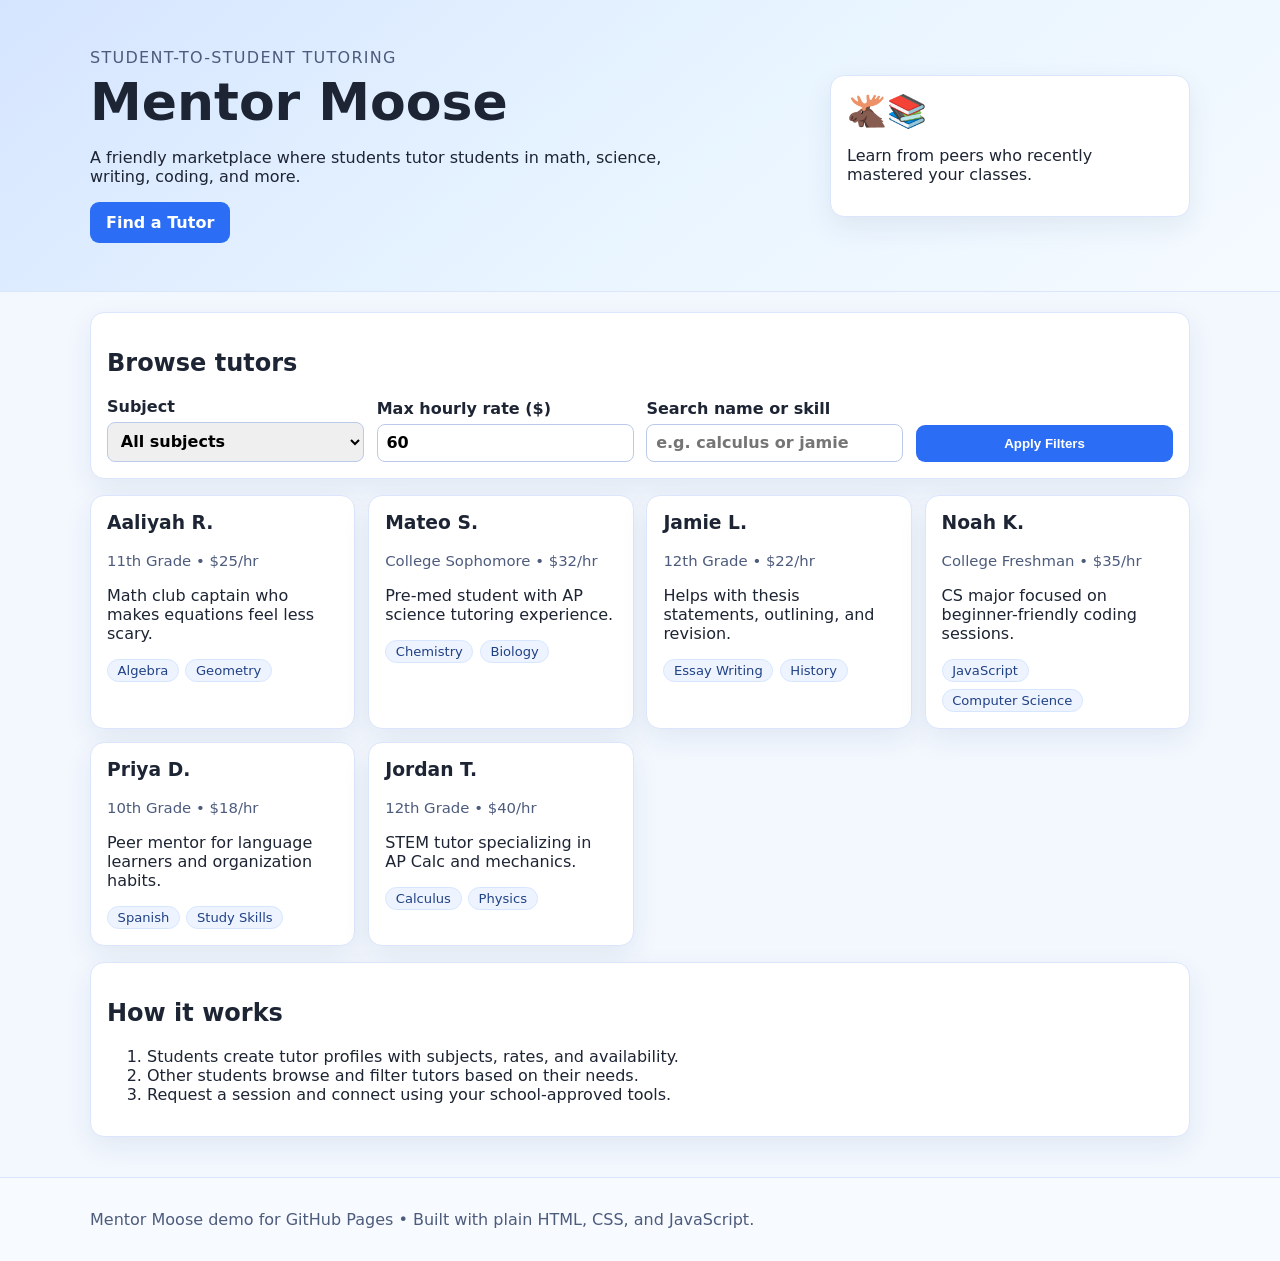
==== index.html @ de3bb035 "Add Mentor Moose GitHub Pages demo marketplace" ====
<!doctype html>
<html lang="en">
  <head>
    <meta charset="UTF-8" />
    <meta name="viewport" content="width=device-width, initial-scale=1.0" />
    <title>Mentor Moose</title>
    <link rel="stylesheet" href="styles.css" />
  </head>
  <body>
    <header class="hero">
      <div class="container hero-inner">
        <div>
          <p class="eyebrow">Student-to-Student Tutoring</p>
          <h1>Mentor Moose</h1>
          <p class="lead">
            A friendly marketplace where students tutor students in math, science,
            writing, coding, and more.
          </p>
          <a href="#tutors" class="btn">Find a Tutor</a>
        </div>
        <div class="card mascot">
          <div class="emoji">🫎📚</div>
          <p>
            Learn from peers who recently mastered your classes.
          </p>
        </div>
      </div>
    </header>

    <main class="container">
      <section class="controls card">
        <h2>Browse tutors</h2>
        <form id="filterForm">
          <label>
            Subject
            <select id="subjectFilter">
              <option value="all">All subjects</option>
            </select>
          </label>
          <label>
            Max hourly rate ($)
            <input id="rateFilter" type="number" min="10" max="100" step="5" value="60" />
          </label>
          <label>
            Search name or skill
            <input id="searchFilter" type="text" placeholder="e.g. calculus or jamie" />
          </label>
          <button type="submit" class="btn">Apply Filters</button>
        </form>
      </section>

      <section id="tutors" class="grid"></section>

      <section class="card how-it-works">
        <h2>How it works</h2>
        <ol>
          <li>Students create tutor profiles with subjects, rates, and availability.</li>
          <li>Other students browse and filter tutors based on their needs.</li>
          <li>Request a session and connect using your school-approved tools.</li>
        </ol>
      </section>
    </main>

    <footer>
      <div class="container">
        <p>Mentor Moose demo for GitHub Pages • Built with plain HTML, CSS, and JavaScript.</p>
      </div>
    </footer>

    <script src="script.js"></script>
  </body>
</html>
---- styles.css ----
:root {
  color-scheme: light;
  --bg: #f3f8ff;
  --card: #ffffff;
  --text: #1d2433;
  --muted: #4d5b7c;
  --accent: #2b6ef5;
  --accent-dark: #1d54c4;
  --border: #dbe5fb;
}

* {
  box-sizing: border-box;
}

body {
  margin: 0;
  font-family: Inter, system-ui, -apple-system, Segoe UI, Roboto, sans-serif;
  color: var(--text);
  background: var(--bg);
}

.container {
  width: min(1100px, 92%);
  margin: 0 auto;
}

.hero {
  background: linear-gradient(140deg, #d5e5ff, #e9f5ff 55%, #f5faff);
  padding: 3rem 0;
  border-bottom: 1px solid var(--border);
}

.hero-inner {
  display: grid;
  gap: 1.25rem;
  align-items: center;
  grid-template-columns: 2fr 1fr;
}

.eyebrow {
  text-transform: uppercase;
  letter-spacing: 0.08em;
  color: var(--muted);
  margin: 0;
}

h1 {
  margin: 0.3rem 0;
  font-size: clamp(2rem, 5vw, 3.25rem);
}

.lead {
  max-width: 60ch;
}

.card {
  background: var(--card);
  border: 1px solid var(--border);
  border-radius: 14px;
  padding: 1rem;
  box-shadow: 0 10px 28px rgba(27, 45, 94, 0.08);
}

.mascot .emoji {
  font-size: 2rem;
}

.btn {
  background: var(--accent);
  border: none;
  color: white;
  padding: 0.7rem 1rem;
  border-radius: 9px;
  font-weight: 600;
  text-decoration: none;
  display: inline-block;
  cursor: pointer;
}

.btn:hover {
  background: var(--accent-dark);
}

main {
  padding: 1.25rem 0 2.5rem;
  display: grid;
  gap: 1rem;
}

.controls form {
  display: grid;
  grid-template-columns: repeat(auto-fit, minmax(190px, 1fr));
  gap: 0.8rem;
  align-items: end;
}

label {
  display: grid;
  gap: 0.35rem;
  font-weight: 600;
}

input,
select {
  border: 1px solid #bccaea;
  border-radius: 8px;
  padding: 0.55rem;
  font: inherit;
}

.grid {
  display: grid;
  gap: 0.8rem;
  grid-template-columns: repeat(auto-fit, minmax(220px, 1fr));
}

.tutor-card h3 {
  margin-top: 0;
}

.meta {
  color: var(--muted);
  font-size: 0.93rem;
}

.tags {
  display: flex;
  gap: 0.4rem;
  flex-wrap: wrap;
  margin-top: 0.5rem;
}

.tag {
  background: #eef4ff;
  color: #204184;
  border: 1px solid #d7e6ff;
  border-radius: 999px;
  font-size: 0.82rem;
  padding: 0.2rem 0.6rem;
}

footer {
  border-top: 1px solid var(--border);
  background: #f7fbff;
  color: var(--muted);
  padding: 1rem 0;
}

@media (max-width: 780px) {
  .hero-inner {
    grid-template-columns: 1fr;
  }
}
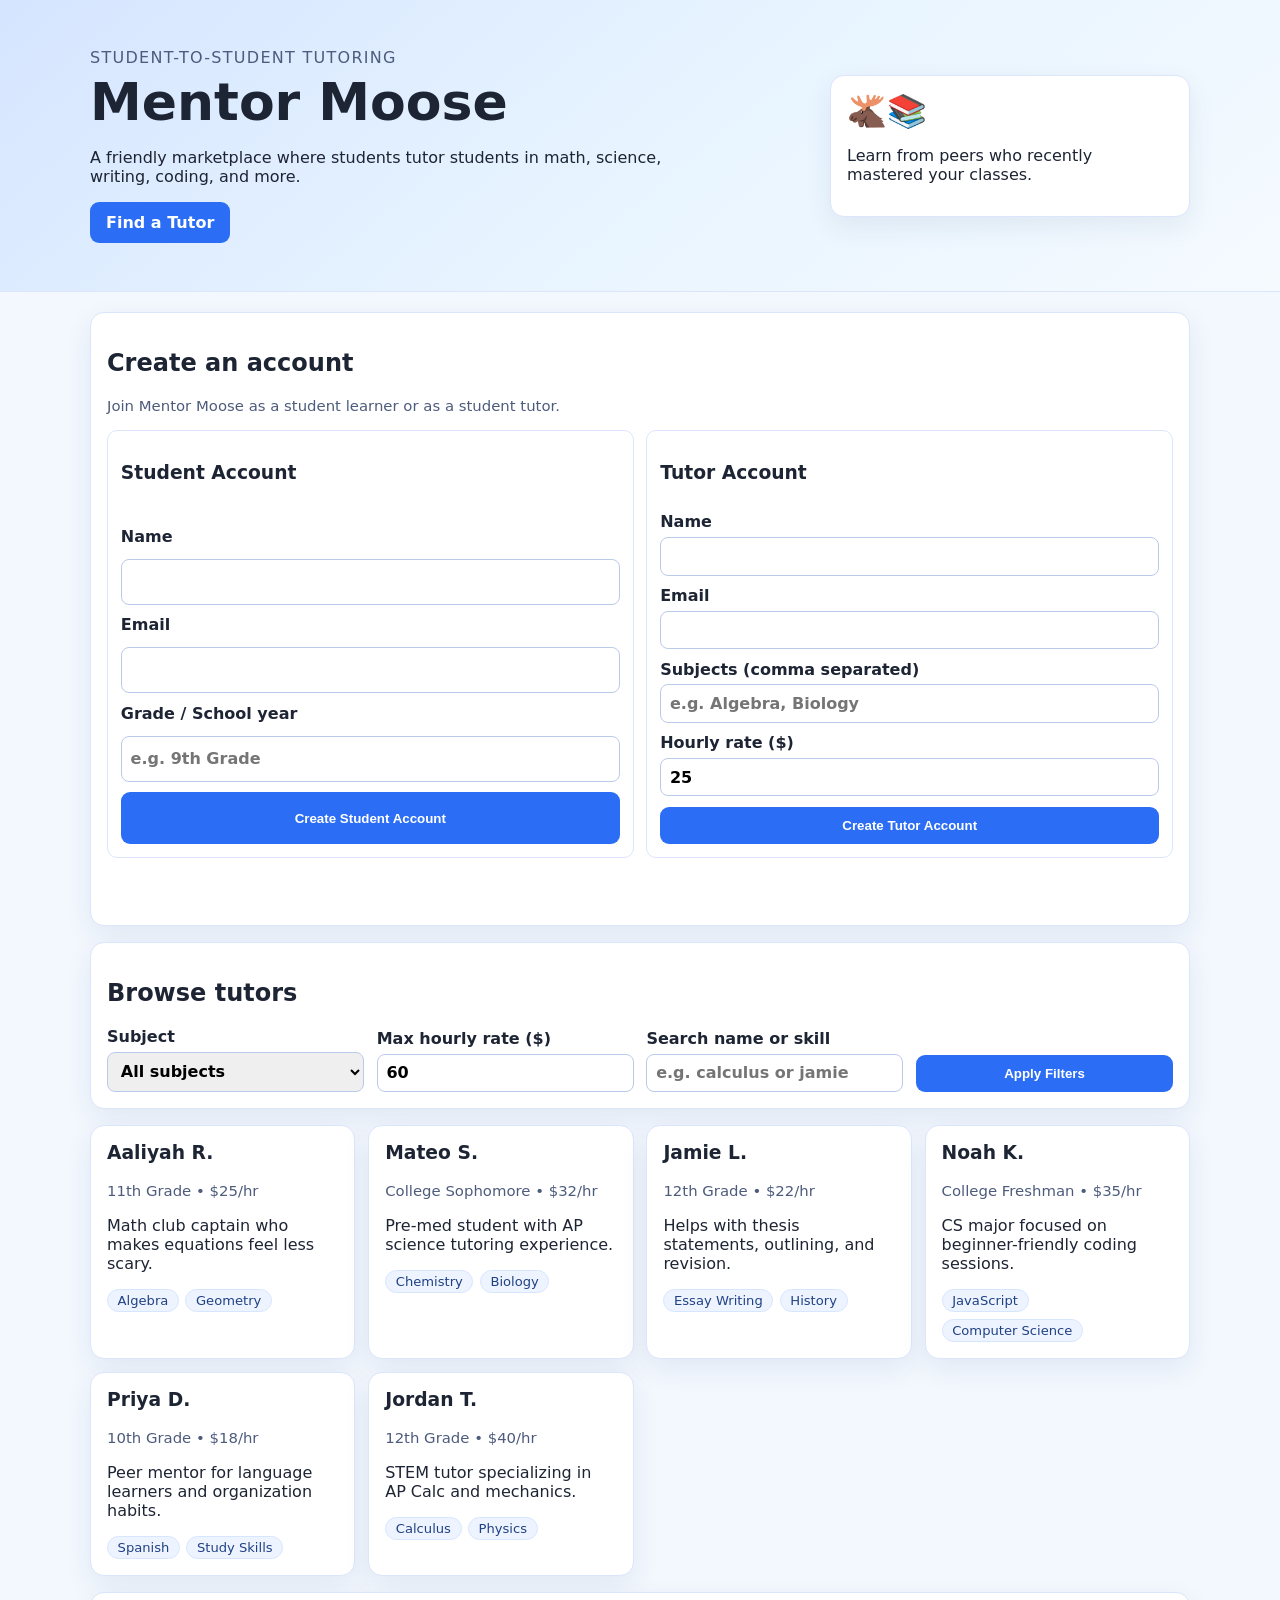
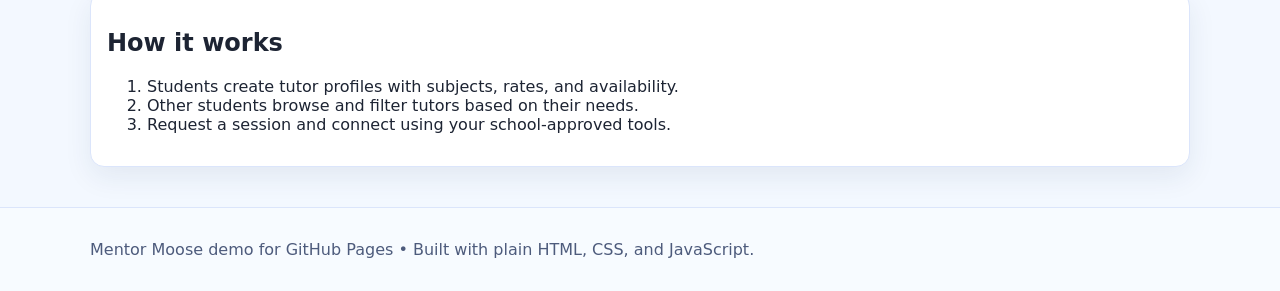
==== commit 796fc418: "Add student and tutor account creation flows" ====
--- a/index.html
+++ b/index.html
@@ -28,6 +28,53 @@
     </header>
 
     <main class="container">
+      <section class="card">
+        <h2>Create an account</h2>
+        <p class="meta">
+          Join Mentor Moose as a student learner or as a student tutor.
+        </p>
+        <div class="account-grid">
+          <form id="studentAccountForm" class="account-form">
+            <h3>Student Account</h3>
+            <label>
+              Name
+              <input id="studentName" type="text" required />
+            </label>
+            <label>
+              Email
+              <input id="studentEmail" type="email" required />
+            </label>
+            <label>
+              Grade / School year
+              <input id="studentGrade" type="text" placeholder="e.g. 9th Grade" required />
+            </label>
+            <button type="submit" class="btn">Create Student Account</button>
+          </form>
+
+          <form id="tutorAccountForm" class="account-form">
+            <h3>Tutor Account</h3>
+            <label>
+              Name
+              <input id="tutorName" type="text" required />
+            </label>
+            <label>
+              Email
+              <input id="tutorEmail" type="email" required />
+            </label>
+            <label>
+              Subjects (comma separated)
+              <input id="tutorSubjects" type="text" placeholder="e.g. Algebra, Biology" required />
+            </label>
+            <label>
+              Hourly rate ($)
+              <input id="tutorRate" type="number" min="10" max="100" step="1" value="25" required />
+            </label>
+            <button type="submit" class="btn">Create Tutor Account</button>
+          </form>
+        </div>
+        <p id="accountMessage" class="success-message" aria-live="polite"></p>
+      </section>
+
       <section class="controls card">
         <h2>Browse tutors</h2>
         <form id="filterForm">
--- a/styles.css
+++ b/styles.css
@@ -95,6 +95,26 @@
   align-items: end;
 }
 
+.account-grid {
+  display: grid;
+  gap: 0.8rem;
+  grid-template-columns: repeat(auto-fit, minmax(240px, 1fr));
+}
+
+.account-form {
+  display: grid;
+  gap: 0.65rem;
+  padding: 0.8rem;
+  border: 1px solid var(--border);
+  border-radius: 10px;
+}
+
+.success-message {
+  min-height: 1.2rem;
+  color: #17663d;
+  font-weight: 600;
+}
+
 label {
   display: grid;
   gap: 0.35rem;
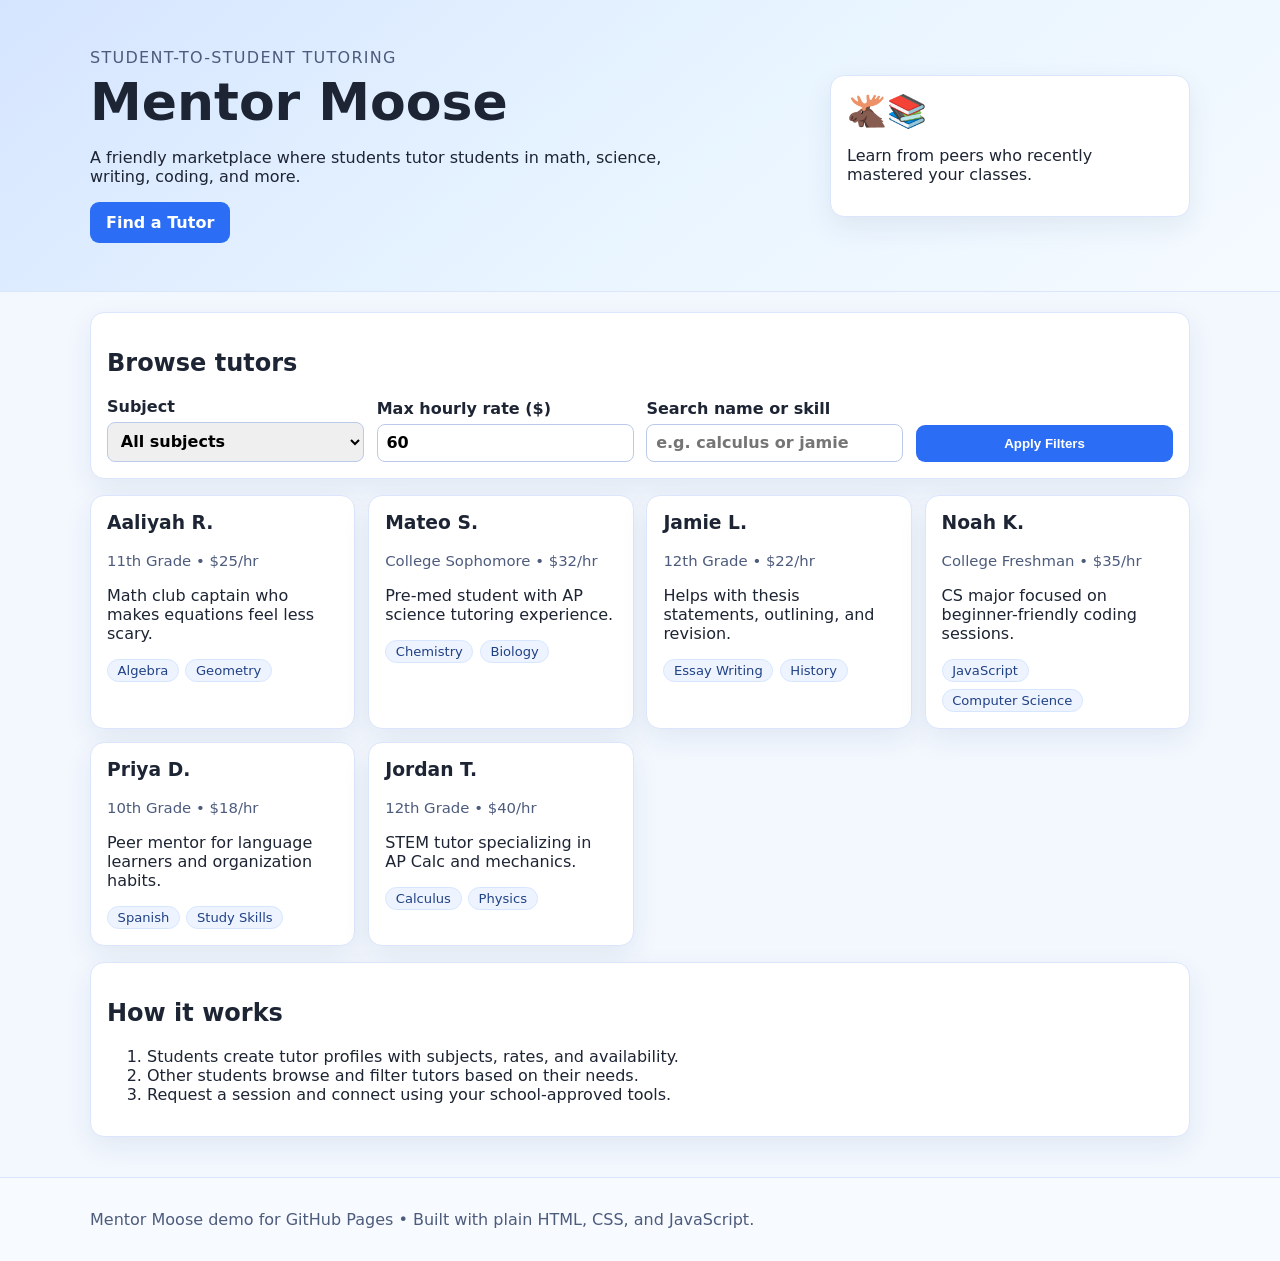
==== commit 761b8537: "Merge branch 'main' into codex/create-mentor-moose-demo-for-github-pages-cool6x" ====
--- a/index.html
+++ b/index.html
@@ -28,53 +28,6 @@
     </header>
 
     <main class="container">
-      <section class="card">
-        <h2>Create an account</h2>
-        <p class="meta">
-          Join Mentor Moose as a student learner or as a student tutor.
-        </p>
-        <div class="account-grid">
-          <form id="studentAccountForm" class="account-form">
-            <h3>Student Account</h3>
-            <label>
-              Name
-              <input id="studentName" type="text" required />
-            </label>
-            <label>
-              Email
-              <input id="studentEmail" type="email" required />
-            </label>
-            <label>
-              Grade / School year
-              <input id="studentGrade" type="text" placeholder="e.g. 9th Grade" required />
-            </label>
-            <button type="submit" class="btn">Create Student Account</button>
-          </form>
-
-          <form id="tutorAccountForm" class="account-form">
-            <h3>Tutor Account</h3>
-            <label>
-              Name
-              <input id="tutorName" type="text" required />
-            </label>
-            <label>
-              Email
-              <input id="tutorEmail" type="email" required />
-            </label>
-            <label>
-              Subjects (comma separated)
-              <input id="tutorSubjects" type="text" placeholder="e.g. Algebra, Biology" required />
-            </label>
-            <label>
-              Hourly rate ($)
-              <input id="tutorRate" type="number" min="10" max="100" step="1" value="25" required />
-            </label>
-            <button type="submit" class="btn">Create Tutor Account</button>
-          </form>
-        </div>
-        <p id="accountMessage" class="success-message" aria-live="polite"></p>
-      </section>
-
       <section class="controls card">
         <h2>Browse tutors</h2>
         <form id="filterForm">
--- a/styles.css
+++ b/styles.css
@@ -95,26 +95,6 @@
   align-items: end;
 }
 
-.account-grid {
-  display: grid;
-  gap: 0.8rem;
-  grid-template-columns: repeat(auto-fit, minmax(240px, 1fr));
-}
-
-.account-form {
-  display: grid;
-  gap: 0.65rem;
-  padding: 0.8rem;
-  border: 1px solid var(--border);
-  border-radius: 10px;
-}
-
-.success-message {
-  min-height: 1.2rem;
-  color: #17663d;
-  font-weight: 600;
-}
-
 label {
   display: grid;
   gap: 0.35rem;
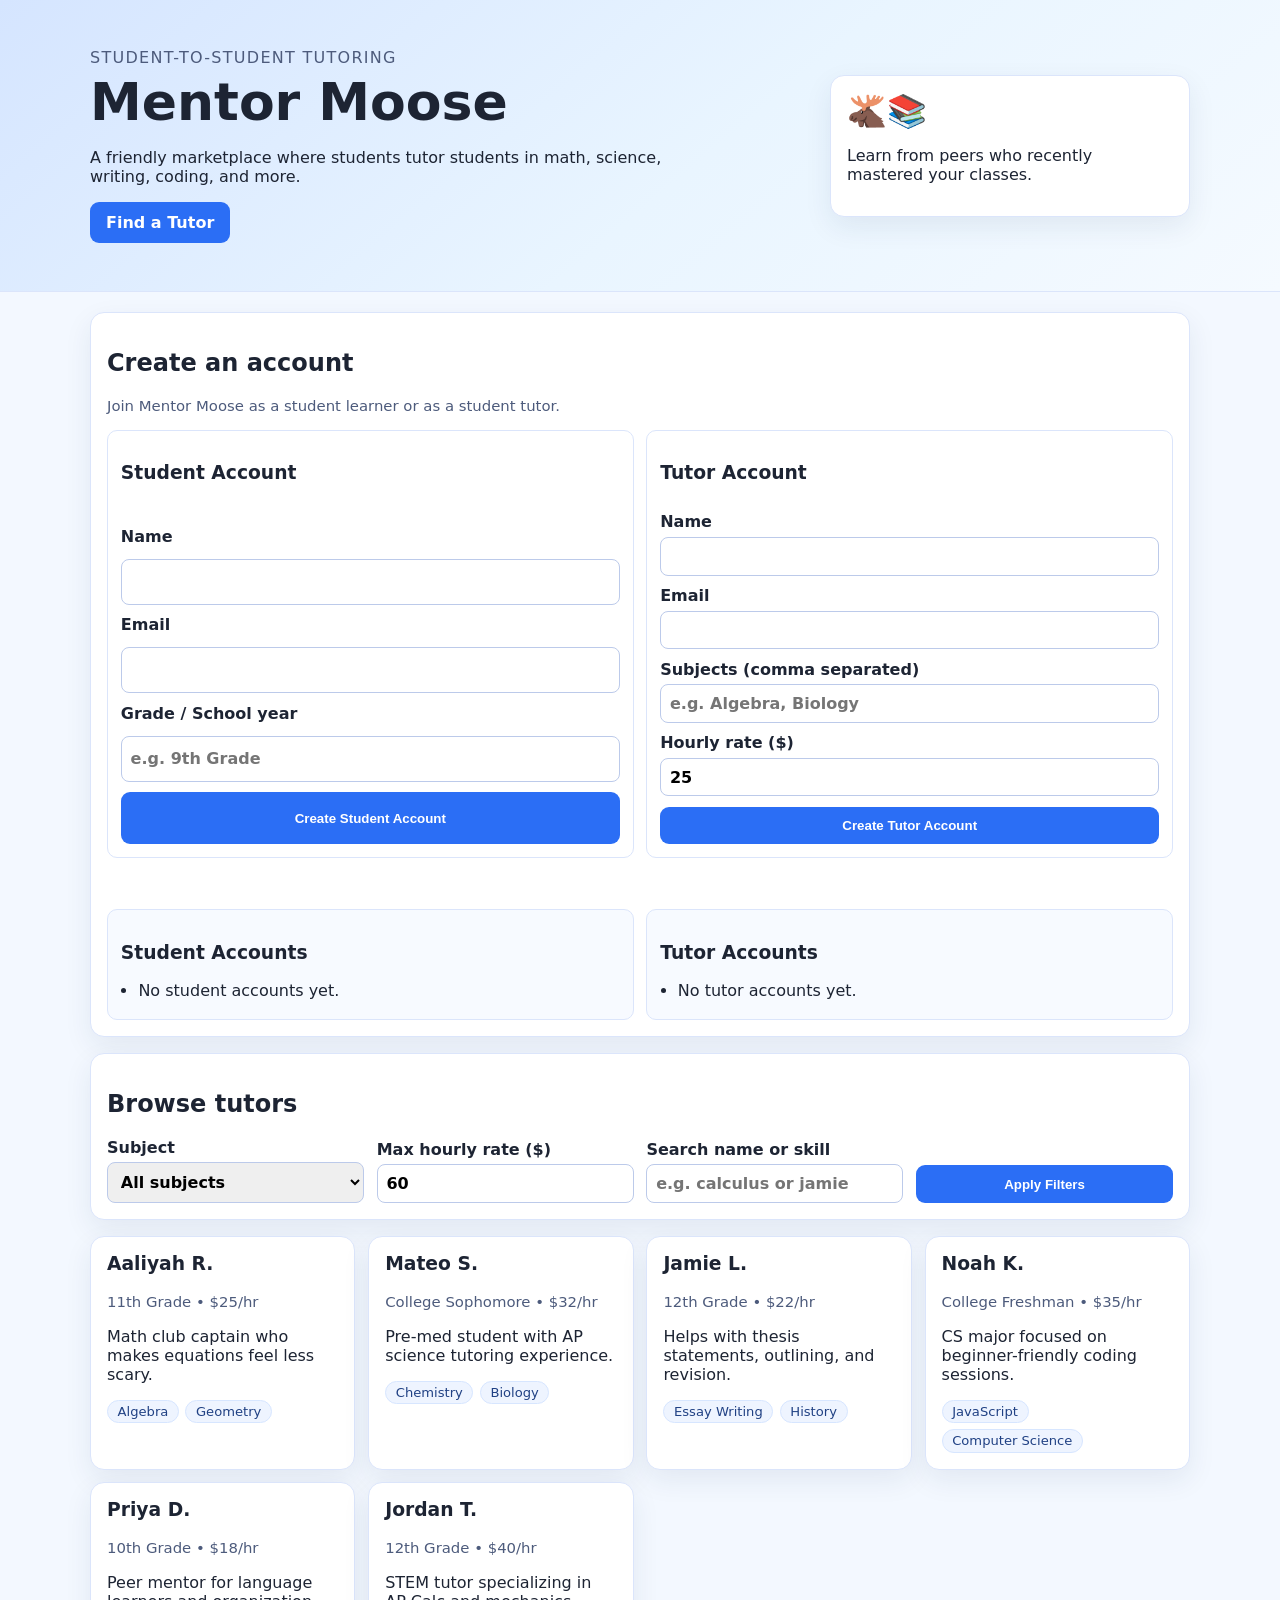
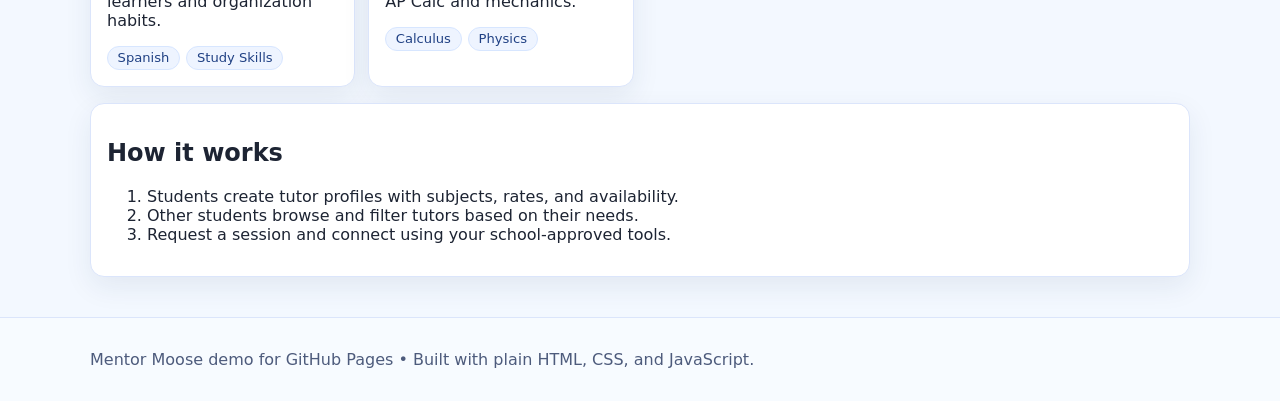
==== commit de58e705: "Make student and tutor account creation visible and verifiable" ====
--- a/index.html
+++ b/index.html
@@ -28,6 +28,63 @@
     </header>
 
     <main class="container">
+      <section class="card">
+        <h2>Create an account</h2>
+        <p class="meta">
+          Join Mentor Moose as a student learner or as a student tutor.
+        </p>
+        <div class="account-grid">
+          <form id="studentAccountForm" class="account-form">
+            <h3>Student Account</h3>
+            <label>
+              Name
+              <input id="studentName" type="text" required />
+            </label>
+            <label>
+              Email
+              <input id="studentEmail" type="email" required />
+            </label>
+            <label>
+              Grade / School year
+              <input id="studentGrade" type="text" placeholder="e.g. 9th Grade" required />
+            </label>
+            <button type="submit" class="btn">Create Student Account</button>
+          </form>
+
+          <form id="tutorAccountForm" class="account-form">
+            <h3>Tutor Account</h3>
+            <label>
+              Name
+              <input id="tutorName" type="text" required />
+            </label>
+            <label>
+              Email
+              <input id="tutorEmail" type="email" required />
+            </label>
+            <label>
+              Subjects (comma separated)
+              <input id="tutorSubjects" type="text" placeholder="e.g. Algebra, Biology" required />
+            </label>
+            <label>
+              Hourly rate ($)
+              <input id="tutorRate" type="number" min="10" max="100" step="1" value="25" required />
+            </label>
+            <button type="submit" class="btn">Create Tutor Account</button>
+          </form>
+        </div>
+        <p id="accountMessage" class="success-message" aria-live="polite"></p>
+        <div class="account-grid account-lists">
+          <section class="account-list card-lite">
+            <h3>Student Accounts</h3>
+            <ul id="studentAccountList"></ul>
+          </section>
+          <section class="account-list card-lite">
+            <h3>Tutor Accounts</h3>
+            <ul id="tutorAccountList"></ul>
+          </section>
+        </div>
+      </section>
+
       <section class="controls card">
         <h2>Browse tutors</h2>
         <form id="filterForm">
--- a/styles.css
+++ b/styles.css
@@ -95,6 +95,42 @@
   align-items: end;
 }
 
+.account-grid {
+  display: grid;
+  gap: 0.8rem;
+  grid-template-columns: repeat(auto-fit, minmax(240px, 1fr));
+}
+
+.account-form {
+  display: grid;
+  gap: 0.65rem;
+  padding: 0.8rem;
+  border: 1px solid var(--border);
+  border-radius: 10px;
+}
+
+.card-lite {
+  background: #f7faff;
+  border: 1px solid var(--border);
+  border-radius: 10px;
+  padding: 0.8rem;
+}
+
+.account-list ul {
+  margin: 0.5rem 0 0;
+  padding-left: 1.1rem;
+}
+
+.account-list li {
+  margin-bottom: 0.35rem;
+}
+
+.success-message {
+  min-height: 1.2rem;
+  color: #17663d;
+  font-weight: 600;
+}
+
 label {
   display: grid;
   gap: 0.35rem;
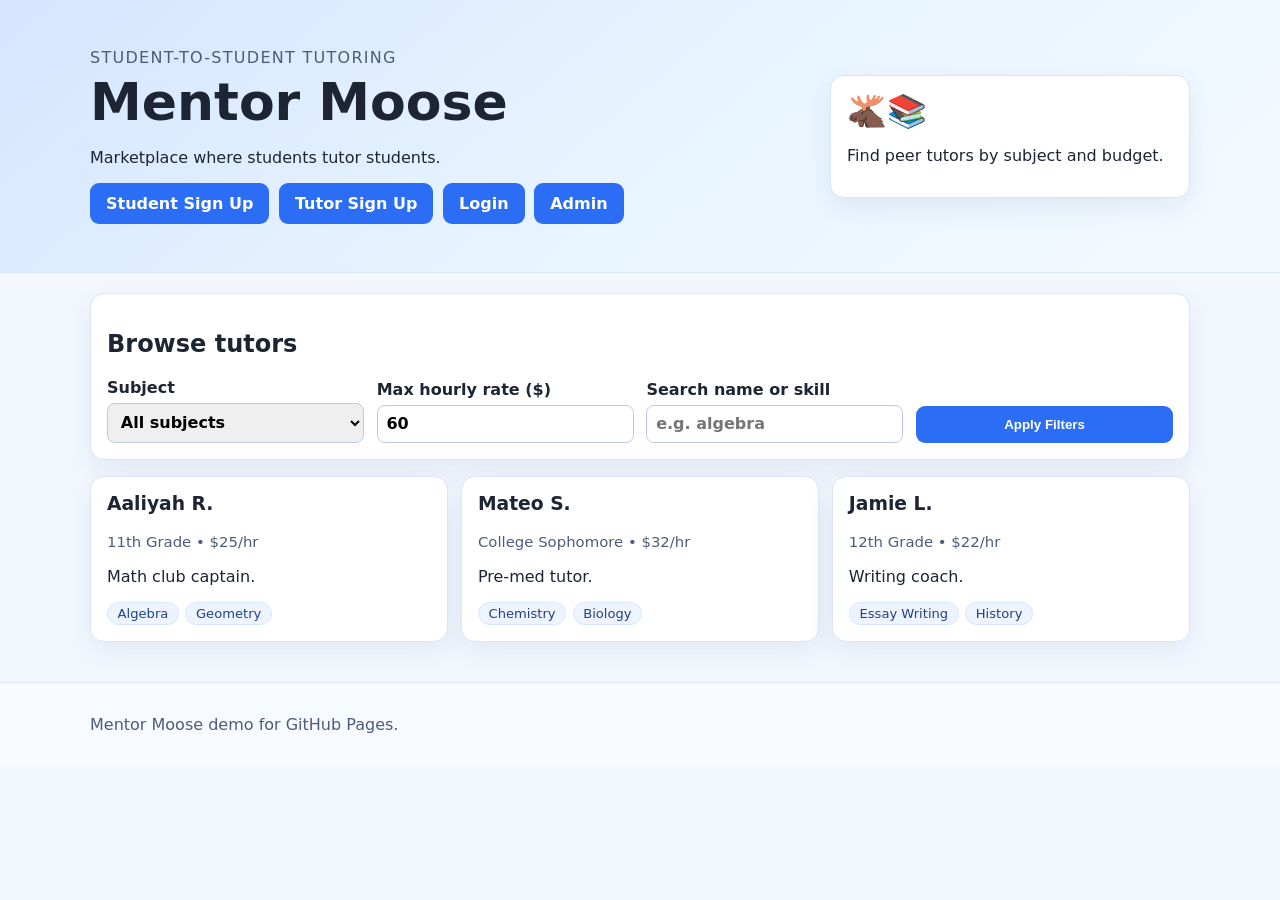
==== commit cc7cf826: "Add separate signup/login pages and admin account dashboard" ====
--- a/index.html
+++ b/index.html
@@ -12,79 +12,22 @@
         <div>
           <p class="eyebrow">Student-to-Student Tutoring</p>
           <h1>Mentor Moose</h1>
-          <p class="lead">
-            A friendly marketplace where students tutor students in math, science,
-            writing, coding, and more.
-          </p>
-          <a href="#tutors" class="btn">Find a Tutor</a>
+          <p class="lead">Marketplace where students tutor students.</p>
+          <nav class="nav-links">
+            <a class="btn" href="student-signup.html">Student Sign Up</a>
+            <a class="btn" href="tutor-signup.html">Tutor Sign Up</a>
+            <a class="btn" href="login.html">Login</a>
+            <a class="btn" href="admin.html">Admin</a>
+          </nav>
         </div>
         <div class="card mascot">
           <div class="emoji">🫎📚</div>
-          <p>
-            Learn from peers who recently mastered your classes.
-          </p>
+          <p>Find peer tutors by subject and budget.</p>
         </div>
       </div>
     </header>
 
     <main class="container">
-      <section class="card">
-        <h2>Create an account</h2>
-        <p class="meta">
-          Join Mentor Moose as a student learner or as a student tutor.
-        </p>
-        <div class="account-grid">
-          <form id="studentAccountForm" class="account-form">
-            <h3>Student Account</h3>
-            <label>
-              Name
-              <input id="studentName" type="text" required />
-            </label>
-            <label>
-              Email
-              <input id="studentEmail" type="email" required />
-            </label>
-            <label>
-              Grade / School year
-              <input id="studentGrade" type="text" placeholder="e.g. 9th Grade" required />
-            </label>
-            <button type="submit" class="btn">Create Student Account</button>
-          </form>
-
-          <form id="tutorAccountForm" class="account-form">
-            <h3>Tutor Account</h3>
-            <label>
-              Name
-              <input id="tutorName" type="text" required />
-            </label>
-            <label>
-              Email
-              <input id="tutorEmail" type="email" required />
-            </label>
-            <label>
-              Subjects (comma separated)
-              <input id="tutorSubjects" type="text" placeholder="e.g. Algebra, Biology" required />
-            </label>
-            <label>
-              Hourly rate ($)
-              <input id="tutorRate" type="number" min="10" max="100" step="1" value="25" required />
-            </label>
-            <button type="submit" class="btn">Create Tutor Account</button>
-          </form>
-        </div>
-        <p id="accountMessage" class="success-message" aria-live="polite"></p>
-        <div class="account-grid account-lists">
-          <section class="account-list card-lite">
-            <h3>Student Accounts</h3>
-            <ul id="studentAccountList"></ul>
-          </section>
-          <section class="account-list card-lite">
-            <h3>Tutor Accounts</h3>
-            <ul id="tutorAccountList"></ul>
-          </section>
-        </div>
-      </section>
-
       <section class="controls card">
         <h2>Browse tutors</h2>
         <form id="filterForm">
@@ -96,31 +39,21 @@
           </label>
           <label>
             Max hourly rate ($)
-            <input id="rateFilter" type="number" min="10" max="100" step="5" value="60" />
+            <input id="rateFilter" type="number" min="10" max="200" step="5" value="60" />
           </label>
           <label>
             Search name or skill
-            <input id="searchFilter" type="text" placeholder="e.g. calculus or jamie" />
+            <input id="searchFilter" type="text" placeholder="e.g. algebra" />
           </label>
           <button type="submit" class="btn">Apply Filters</button>
         </form>
       </section>
-
       <section id="tutors" class="grid"></section>
-
-      <section class="card how-it-works">
-        <h2>How it works</h2>
-        <ol>
-          <li>Students create tutor profiles with subjects, rates, and availability.</li>
-          <li>Other students browse and filter tutors based on their needs.</li>
-          <li>Request a session and connect using your school-approved tools.</li>
-        </ol>
-      </section>
     </main>
 
     <footer>
       <div class="container">
-        <p>Mentor Moose demo for GitHub Pages • Built with plain HTML, CSS, and JavaScript.</p>
+        <p>Mentor Moose demo for GitHub Pages.</p>
       </div>
     </footer>
 
--- a/styles.css
+++ b/styles.css
@@ -82,10 +82,25 @@
   background: var(--accent-dark);
 }
 
+.nav-links {
+  display: flex;
+  gap: 0.6rem;
+  flex-wrap: wrap;
+}
+
 main {
   padding: 1.25rem 0 2.5rem;
   display: grid;
   gap: 1rem;
+}
+
+.page-main {
+  padding: 2rem 0;
+}
+
+.narrow {
+  width: min(620px, 100%);
+  margin: 0 auto;
 }
 
 .controls form {
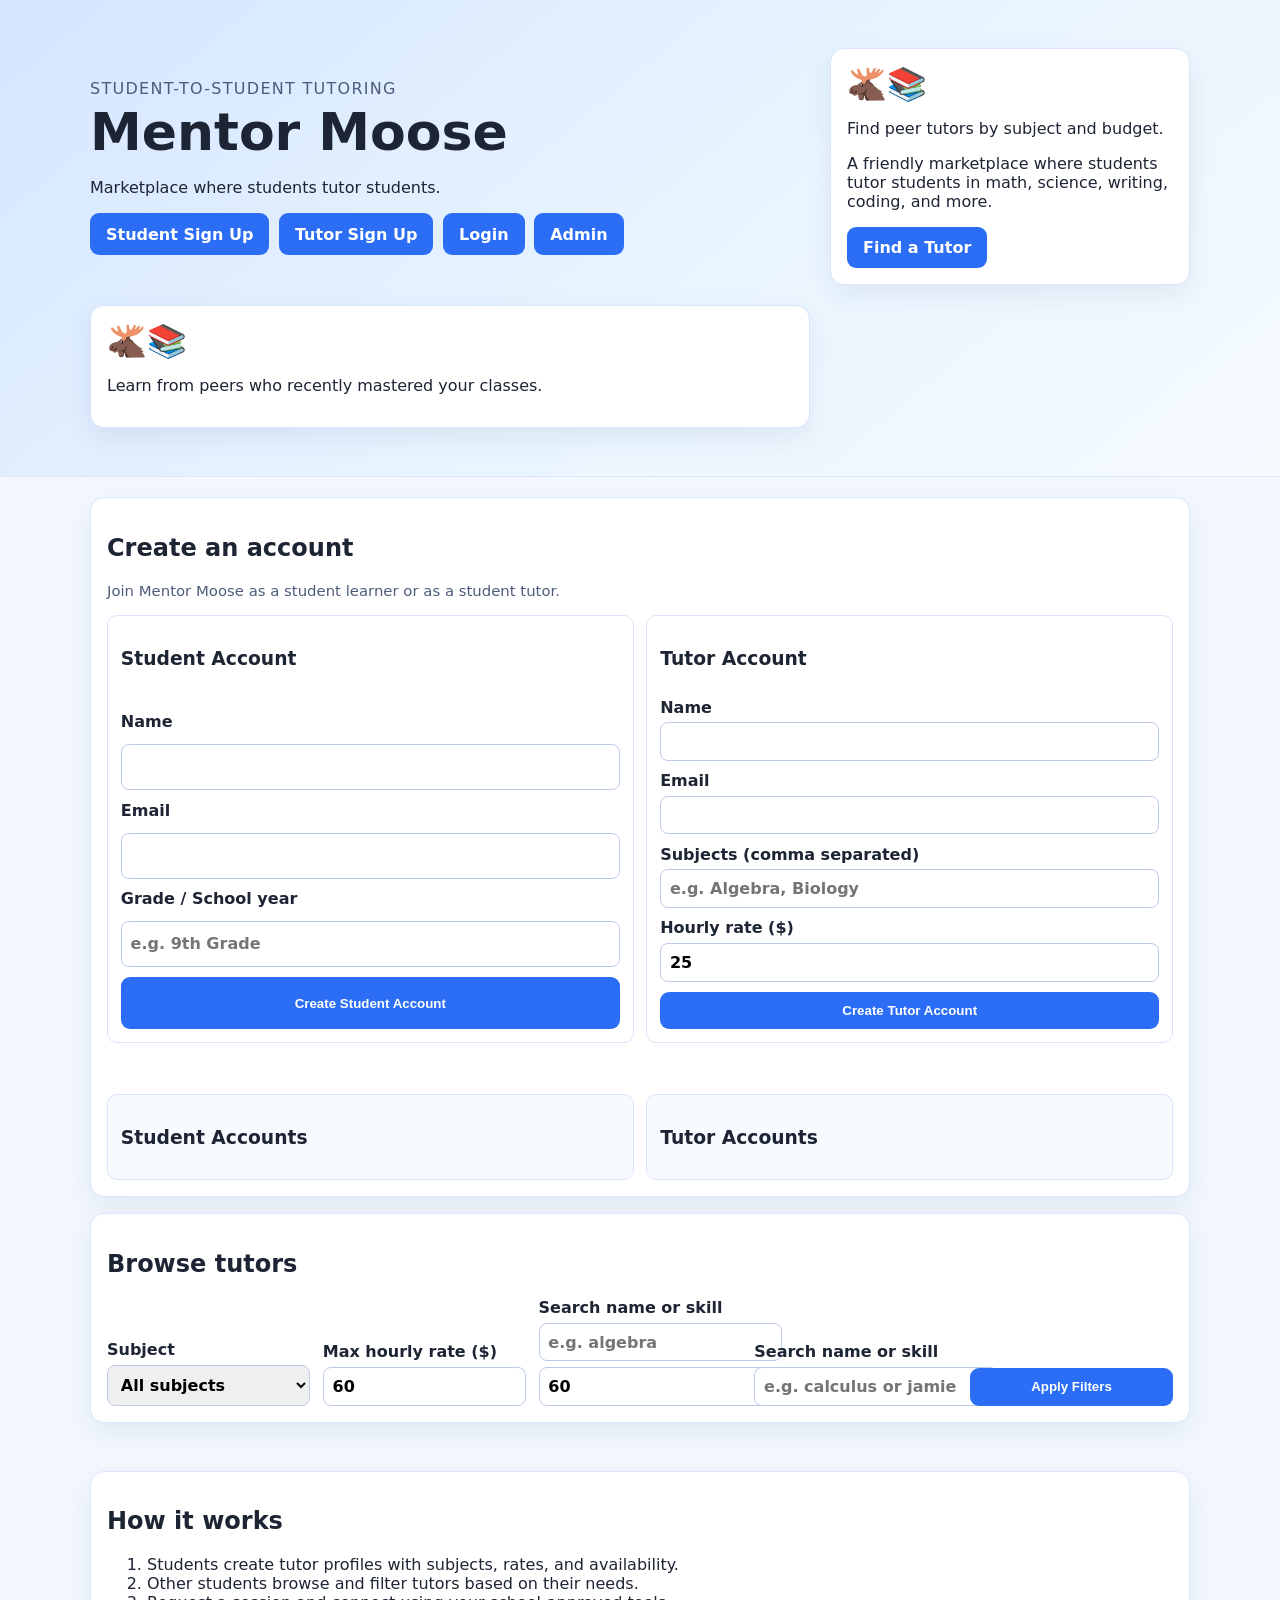
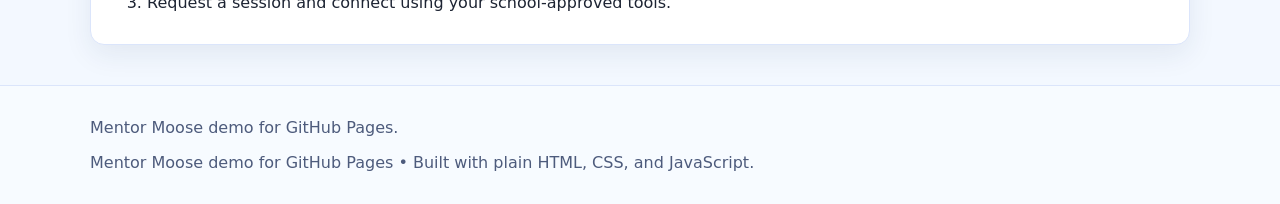
==== commit 041383e7: "Merge branch 'main' into codex/create-mentor-moose-demo-for-github-pages-xx9o0p" ====
--- a/index.html
+++ b/index.html
@@ -23,11 +23,79 @@
         <div class="card mascot">
           <div class="emoji">🫎📚</div>
           <p>Find peer tutors by subject and budget.</p>
+          <p class="lead">
+            A friendly marketplace where students tutor students in math, science,
+            writing, coding, and more.
+          </p>
+          <a href="#tutors" class="btn">Find a Tutor</a>
+        </div>
+        <div class="card mascot">
+          <div class="emoji">🫎📚</div>
+          <p>
+            Learn from peers who recently mastered your classes.
+          </p>
         </div>
       </div>
     </header>
 
     <main class="container">
+      <section class="card">
+        <h2>Create an account</h2>
+        <p class="meta">
+          Join Mentor Moose as a student learner or as a student tutor.
+        </p>
+        <div class="account-grid">
+          <form id="studentAccountForm" class="account-form">
+            <h3>Student Account</h3>
+            <label>
+              Name
+              <input id="studentName" type="text" required />
+            </label>
+            <label>
+              Email
+              <input id="studentEmail" type="email" required />
+            </label>
+            <label>
+              Grade / School year
+              <input id="studentGrade" type="text" placeholder="e.g. 9th Grade" required />
+            </label>
+            <button type="submit" class="btn">Create Student Account</button>
+          </form>
+
+          <form id="tutorAccountForm" class="account-form">
+            <h3>Tutor Account</h3>
+            <label>
+              Name
+              <input id="tutorName" type="text" required />
+            </label>
+            <label>
+              Email
+              <input id="tutorEmail" type="email" required />
+            </label>
+            <label>
+              Subjects (comma separated)
+              <input id="tutorSubjects" type="text" placeholder="e.g. Algebra, Biology" required />
+            </label>
+            <label>
+              Hourly rate ($)
+              <input id="tutorRate" type="number" min="10" max="100" step="1" value="25" required />
+            </label>
+            <button type="submit" class="btn">Create Tutor Account</button>
+          </form>
+        </div>
+        <p id="accountMessage" class="success-message" aria-live="polite"></p>
+        <div class="account-grid account-lists">
+          <section class="account-list card-lite">
+            <h3>Student Accounts</h3>
+            <ul id="studentAccountList"></ul>
+          </section>
+          <section class="account-list card-lite">
+            <h3>Tutor Accounts</h3>
+            <ul id="tutorAccountList"></ul>
+          </section>
+        </div>
+      </section>
+
       <section class="controls card">
         <h2>Browse tutors</h2>
         <form id="filterForm">
@@ -44,16 +112,33 @@
           <label>
             Search name or skill
             <input id="searchFilter" type="text" placeholder="e.g. algebra" />
+            <input id="rateFilter" type="number" min="10" max="100" step="5" value="60" />
+          </label>
+          <label>
+            Search name or skill
+            <input id="searchFilter" type="text" placeholder="e.g. calculus or jamie" />
           </label>
           <button type="submit" class="btn">Apply Filters</button>
         </form>
       </section>
       <section id="tutors" class="grid"></section>
+
+      <section id="tutors" class="grid"></section>
+
+      <section class="card how-it-works">
+        <h2>How it works</h2>
+        <ol>
+          <li>Students create tutor profiles with subjects, rates, and availability.</li>
+          <li>Other students browse and filter tutors based on their needs.</li>
+          <li>Request a session and connect using your school-approved tools.</li>
+        </ol>
+      </section>
     </main>
 
     <footer>
       <div class="container">
         <p>Mentor Moose demo for GitHub Pages.</p>
+        <p>Mentor Moose demo for GitHub Pages • Built with plain HTML, CSS, and JavaScript.</p>
       </div>
     </footer>
 
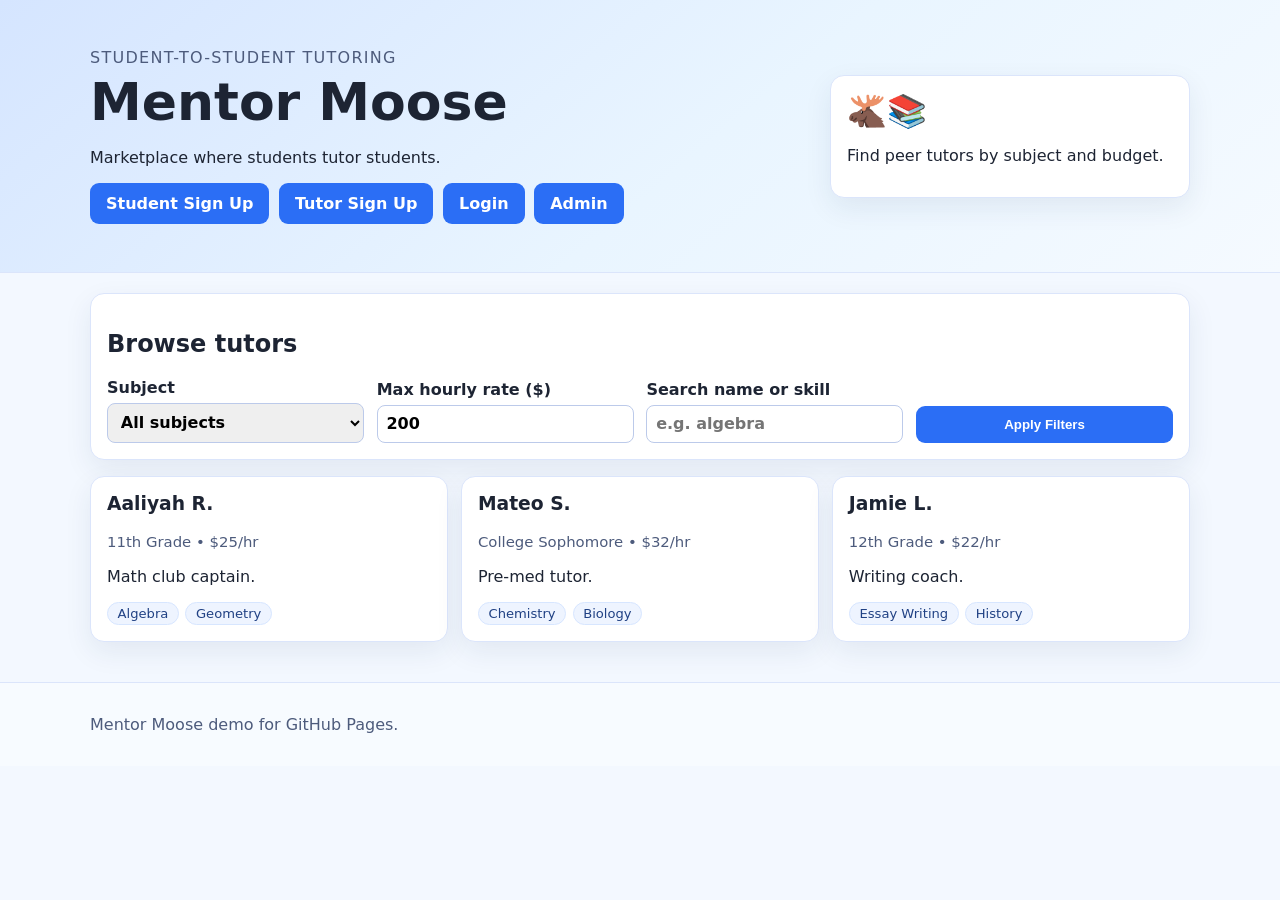
==== commit be83b4ab: "Fix tutor signup visibility on marketplace" ====
--- a/index.html
+++ b/index.html
@@ -23,79 +23,11 @@
         <div class="card mascot">
           <div class="emoji">🫎📚</div>
           <p>Find peer tutors by subject and budget.</p>
-          <p class="lead">
-            A friendly marketplace where students tutor students in math, science,
-            writing, coding, and more.
-          </p>
-          <a href="#tutors" class="btn">Find a Tutor</a>
-        </div>
-        <div class="card mascot">
-          <div class="emoji">🫎📚</div>
-          <p>
-            Learn from peers who recently mastered your classes.
-          </p>
         </div>
       </div>
     </header>
 
     <main class="container">
-      <section class="card">
-        <h2>Create an account</h2>
-        <p class="meta">
-          Join Mentor Moose as a student learner or as a student tutor.
-        </p>
-        <div class="account-grid">
-          <form id="studentAccountForm" class="account-form">
-            <h3>Student Account</h3>
-            <label>
-              Name
-              <input id="studentName" type="text" required />
-            </label>
-            <label>
-              Email
-              <input id="studentEmail" type="email" required />
-            </label>
-            <label>
-              Grade / School year
-              <input id="studentGrade" type="text" placeholder="e.g. 9th Grade" required />
-            </label>
-            <button type="submit" class="btn">Create Student Account</button>
-          </form>
-
-          <form id="tutorAccountForm" class="account-form">
-            <h3>Tutor Account</h3>
-            <label>
-              Name
-              <input id="tutorName" type="text" required />
-            </label>
-            <label>
-              Email
-              <input id="tutorEmail" type="email" required />
-            </label>
-            <label>
-              Subjects (comma separated)
-              <input id="tutorSubjects" type="text" placeholder="e.g. Algebra, Biology" required />
-            </label>
-            <label>
-              Hourly rate ($)
-              <input id="tutorRate" type="number" min="10" max="100" step="1" value="25" required />
-            </label>
-            <button type="submit" class="btn">Create Tutor Account</button>
-          </form>
-        </div>
-        <p id="accountMessage" class="success-message" aria-live="polite"></p>
-        <div class="account-grid account-lists">
-          <section class="account-list card-lite">
-            <h3>Student Accounts</h3>
-            <ul id="studentAccountList"></ul>
-          </section>
-          <section class="account-list card-lite">
-            <h3>Tutor Accounts</h3>
-            <ul id="tutorAccountList"></ul>
-          </section>
-        </div>
-      </section>
-
       <section class="controls card">
         <h2>Browse tutors</h2>
         <form id="filterForm">
@@ -107,38 +39,21 @@
           </label>
           <label>
             Max hourly rate ($)
-            <input id="rateFilter" type="number" min="10" max="200" step="5" value="60" />
+            <input id="rateFilter" type="number" min="10" max="200" step="5" value="200" />
           </label>
           <label>
             Search name or skill
             <input id="searchFilter" type="text" placeholder="e.g. algebra" />
-            <input id="rateFilter" type="number" min="10" max="100" step="5" value="60" />
-          </label>
-          <label>
-            Search name or skill
-            <input id="searchFilter" type="text" placeholder="e.g. calculus or jamie" />
           </label>
           <button type="submit" class="btn">Apply Filters</button>
         </form>
       </section>
       <section id="tutors" class="grid"></section>
-
-      <section id="tutors" class="grid"></section>
-
-      <section class="card how-it-works">
-        <h2>How it works</h2>
-        <ol>
-          <li>Students create tutor profiles with subjects, rates, and availability.</li>
-          <li>Other students browse and filter tutors based on their needs.</li>
-          <li>Request a session and connect using your school-approved tools.</li>
-        </ol>
-      </section>
     </main>
 
     <footer>
       <div class="container">
         <p>Mentor Moose demo for GitHub Pages.</p>
-        <p>Mentor Moose demo for GitHub Pages • Built with plain HTML, CSS, and JavaScript.</p>
       </div>
     </footer>
 
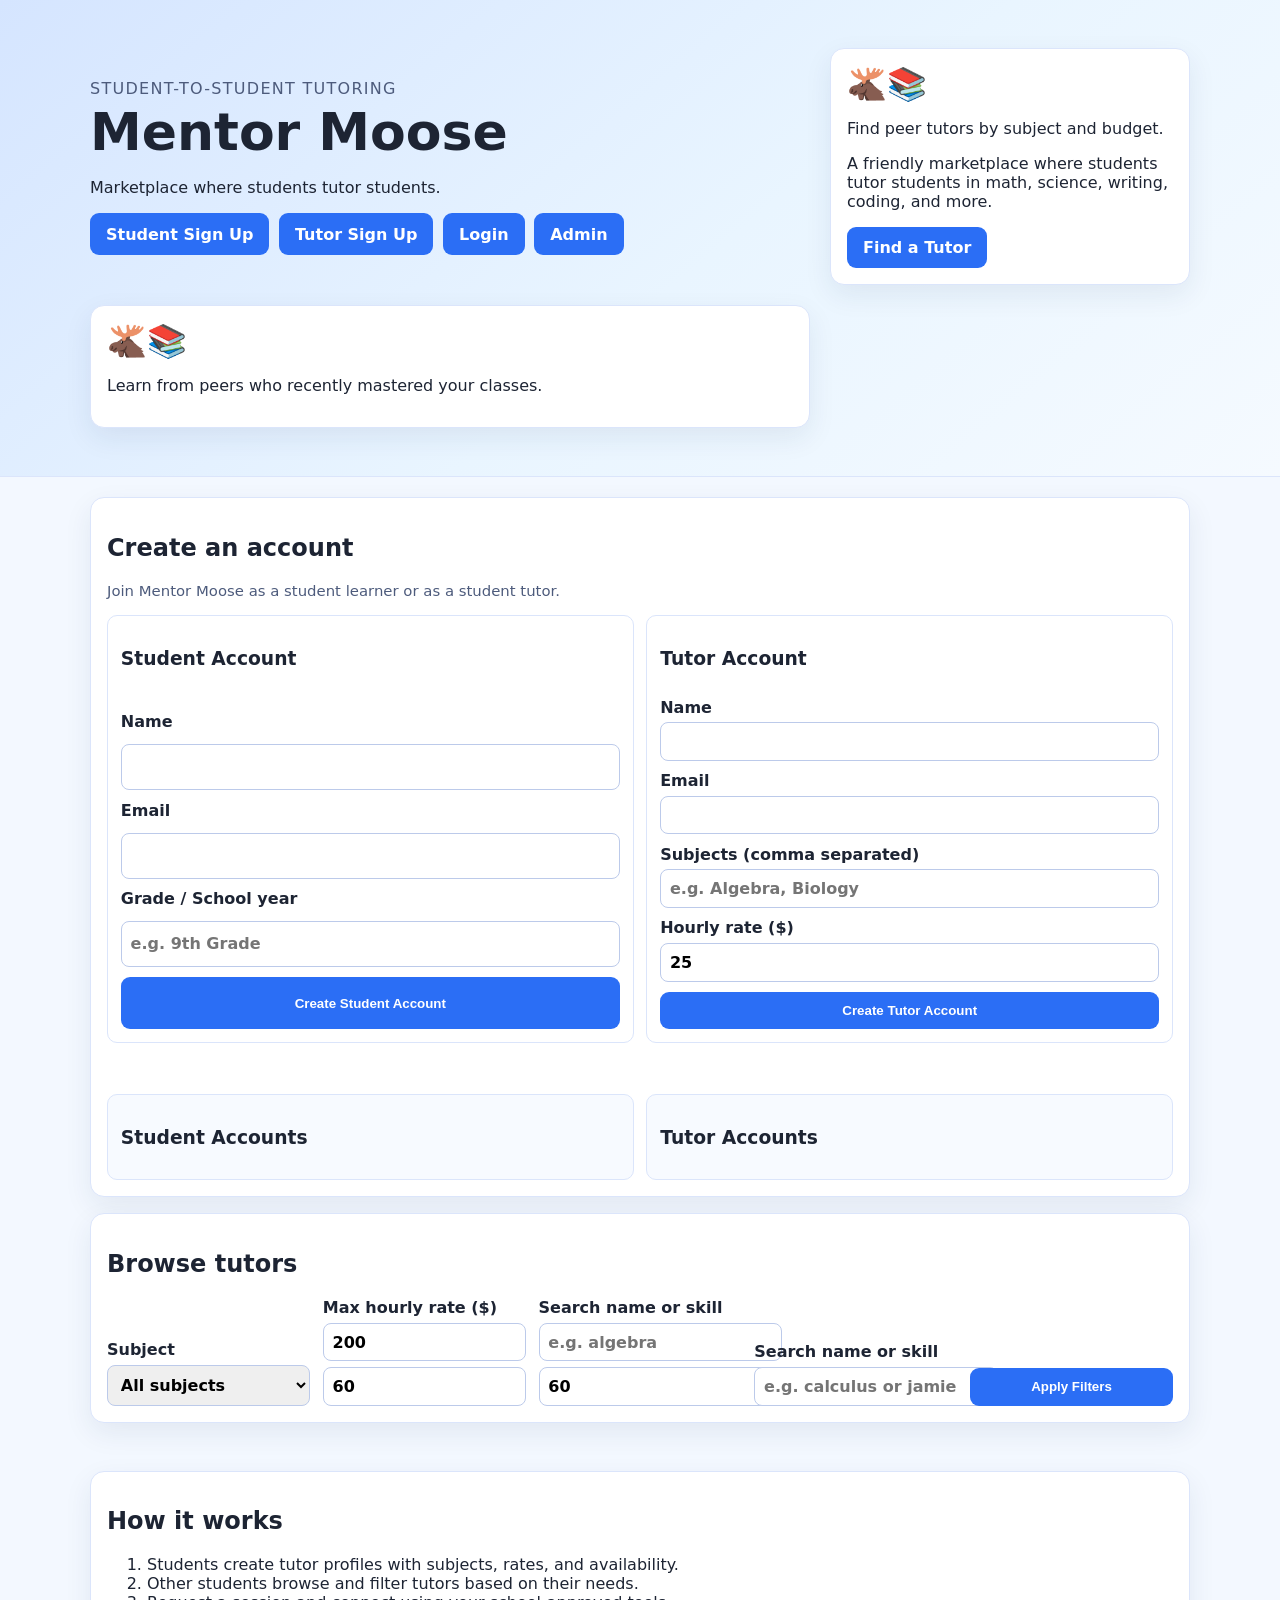
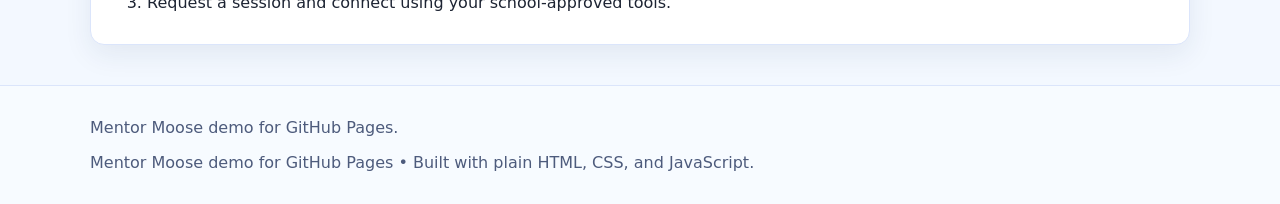
==== commit 94d5e5b6: "Merge branch 'main' into codex/create-mentor-moose-demo-for-github-pages-ss39fx" ====
--- a/index.html
+++ b/index.html
@@ -23,11 +23,79 @@
         <div class="card mascot">
           <div class="emoji">🫎📚</div>
           <p>Find peer tutors by subject and budget.</p>
+          <p class="lead">
+            A friendly marketplace where students tutor students in math, science,
+            writing, coding, and more.
+          </p>
+          <a href="#tutors" class="btn">Find a Tutor</a>
+        </div>
+        <div class="card mascot">
+          <div class="emoji">🫎📚</div>
+          <p>
+            Learn from peers who recently mastered your classes.
+          </p>
         </div>
       </div>
     </header>
 
     <main class="container">
+      <section class="card">
+        <h2>Create an account</h2>
+        <p class="meta">
+          Join Mentor Moose as a student learner or as a student tutor.
+        </p>
+        <div class="account-grid">
+          <form id="studentAccountForm" class="account-form">
+            <h3>Student Account</h3>
+            <label>
+              Name
+              <input id="studentName" type="text" required />
+            </label>
+            <label>
+              Email
+              <input id="studentEmail" type="email" required />
+            </label>
+            <label>
+              Grade / School year
+              <input id="studentGrade" type="text" placeholder="e.g. 9th Grade" required />
+            </label>
+            <button type="submit" class="btn">Create Student Account</button>
+          </form>
+
+          <form id="tutorAccountForm" class="account-form">
+            <h3>Tutor Account</h3>
+            <label>
+              Name
+              <input id="tutorName" type="text" required />
+            </label>
+            <label>
+              Email
+              <input id="tutorEmail" type="email" required />
+            </label>
+            <label>
+              Subjects (comma separated)
+              <input id="tutorSubjects" type="text" placeholder="e.g. Algebra, Biology" required />
+            </label>
+            <label>
+              Hourly rate ($)
+              <input id="tutorRate" type="number" min="10" max="100" step="1" value="25" required />
+            </label>
+            <button type="submit" class="btn">Create Tutor Account</button>
+          </form>
+        </div>
+        <p id="accountMessage" class="success-message" aria-live="polite"></p>
+        <div class="account-grid account-lists">
+          <section class="account-list card-lite">
+            <h3>Student Accounts</h3>
+            <ul id="studentAccountList"></ul>
+          </section>
+          <section class="account-list card-lite">
+            <h3>Tutor Accounts</h3>
+            <ul id="tutorAccountList"></ul>
+          </section>
+        </div>
+      </section>
+
       <section class="controls card">
         <h2>Browse tutors</h2>
         <form id="filterForm">
@@ -40,20 +108,38 @@
           <label>
             Max hourly rate ($)
             <input id="rateFilter" type="number" min="10" max="200" step="5" value="200" />
+            <input id="rateFilter" type="number" min="10" max="200" step="5" value="60" />
           </label>
           <label>
             Search name or skill
             <input id="searchFilter" type="text" placeholder="e.g. algebra" />
+            <input id="rateFilter" type="number" min="10" max="100" step="5" value="60" />
+          </label>
+          <label>
+            Search name or skill
+            <input id="searchFilter" type="text" placeholder="e.g. calculus or jamie" />
           </label>
           <button type="submit" class="btn">Apply Filters</button>
         </form>
       </section>
       <section id="tutors" class="grid"></section>
+
+      <section id="tutors" class="grid"></section>
+
+      <section class="card how-it-works">
+        <h2>How it works</h2>
+        <ol>
+          <li>Students create tutor profiles with subjects, rates, and availability.</li>
+          <li>Other students browse and filter tutors based on their needs.</li>
+          <li>Request a session and connect using your school-approved tools.</li>
+        </ol>
+      </section>
     </main>
 
     <footer>
       <div class="container">
         <p>Mentor Moose demo for GitHub Pages.</p>
+        <p>Mentor Moose demo for GitHub Pages • Built with plain HTML, CSS, and JavaScript.</p>
       </div>
     </footer>
 
